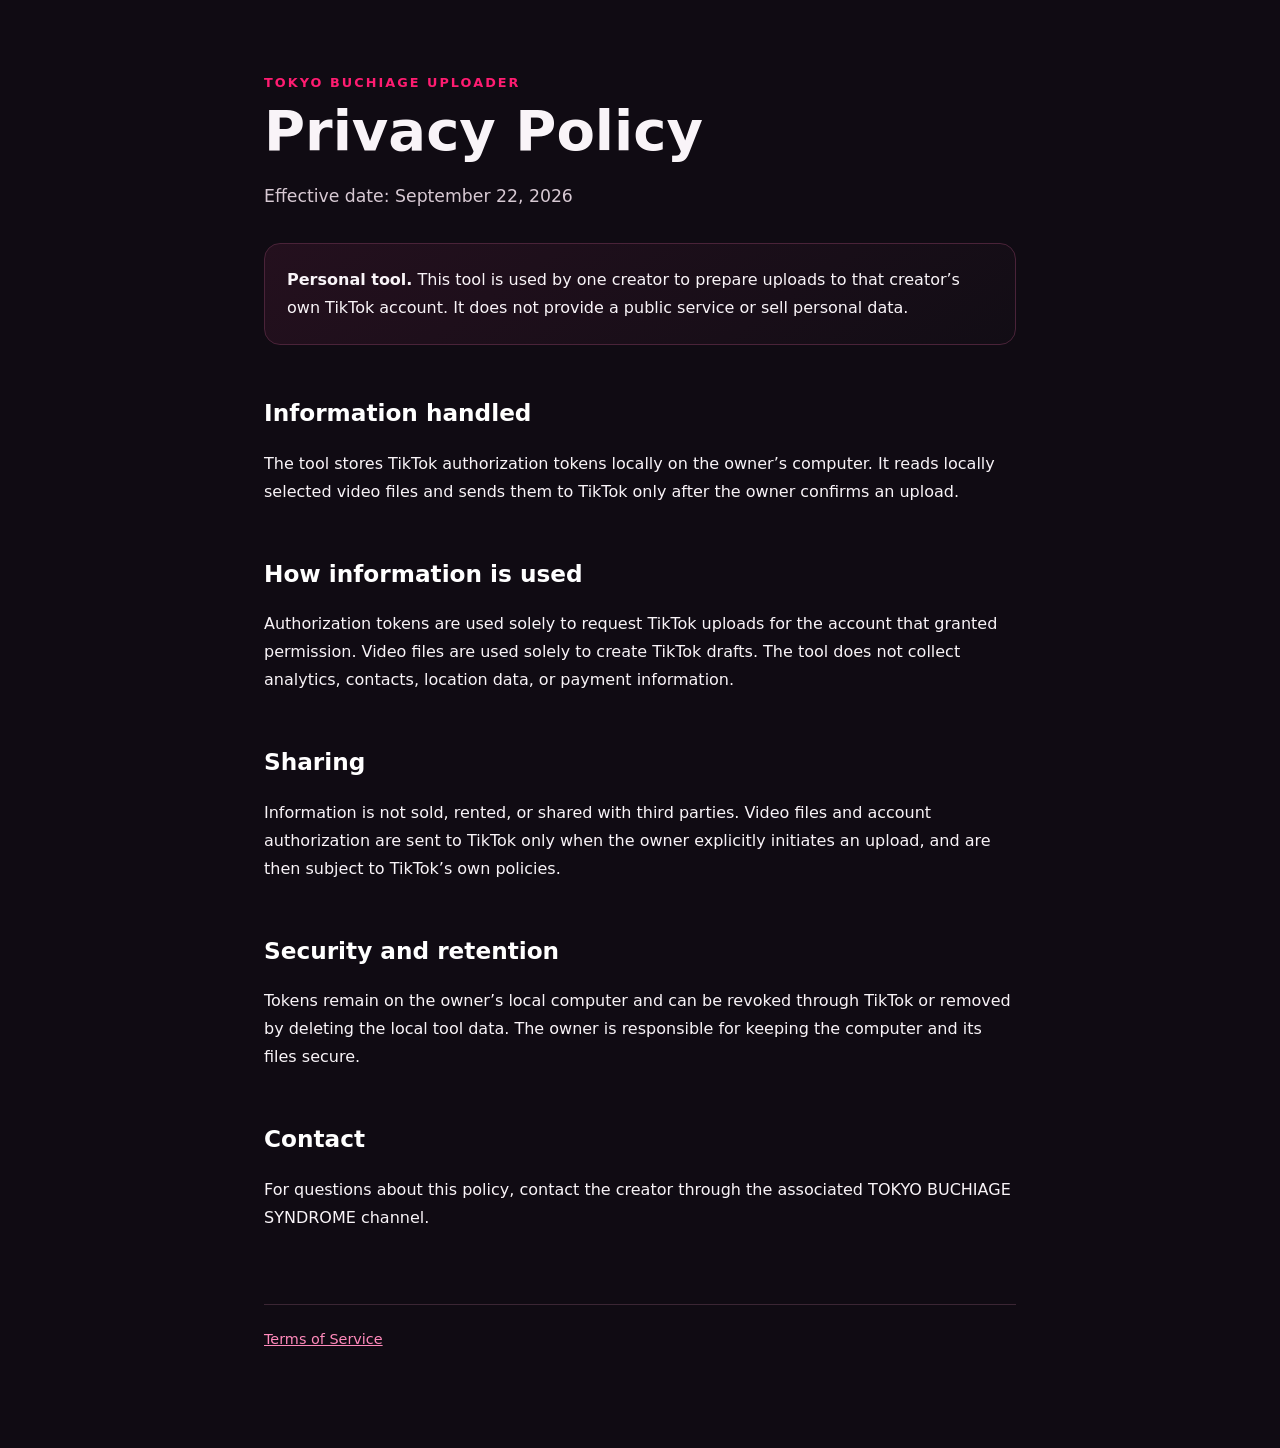
==== privacy.html @ 32ae3882 "Add files via upload" ====
<!doctype html><html lang="en"><head><meta charset="utf-8"><meta name="viewport" content="width=device-width,initial-scale=1"><title>Privacy Policy — TOKYO BUCHIAGE Uploader</title><link rel="stylesheet" href="styles.css"><link rel="icon" href="data:image/svg+xml,%3Csvg xmlns='http://www.w3.org/2000/svg' viewBox='0 0 32 32'%3E%3Crect width='32' height='32' rx='8' fill='%23ff1c71'/%3E%3Cpath d='M8 18h16M10 12h12M12 24h8' stroke='white' stroke-width='3' stroke-linecap='round'/%3E%3C/svg%3E"></head><body><main><div class="mark">TOKYO BUCHIAGE Uploader</div><h1>Privacy Policy</h1><p class="lead">Effective date: September 22, 2026</p><div class="panel"><strong>Personal tool.</strong> This tool is used by one creator to prepare uploads to that creator’s own TikTok account. It does not provide a public service or sell personal data.</div><h2>Information handled</h2><p>The tool stores TikTok authorization tokens locally on the owner’s computer. It reads locally selected video files and sends them to TikTok only after the owner confirms an upload.</p><h2>How information is used</h2><p>Authorization tokens are used solely to request TikTok uploads for the account that granted permission. Video files are used solely to create TikTok drafts. The tool does not collect analytics, contacts, location data, or payment information.</p><h2>Sharing</h2><p>Information is not sold, rented, or shared with third parties. Video files and account authorization are sent to TikTok only when the owner explicitly initiates an upload, and are then subject to TikTok’s own policies.</p><h2>Security and retention</h2><p>Tokens remain on the owner’s local computer and can be revoked through TikTok or removed by deleting the local tool data. The owner is responsible for keeping the computer and its files secure.</p><h2>Contact</h2><p>For questions about this policy, contact the creator through the associated TOKYO BUCHIAGE SYNDROME channel.</p><footer><a href="terms.html">Terms of Service</a></footer></main></body></html>
---- styles.css ----
:root{color-scheme:dark;font-family:Inter,"Noto Sans JP","Yu Gothic",system-ui,sans-serif;background:#100b13;color:#f9f4f8}*{box-sizing:border-box}body{margin:0;line-height:1.75}main{max-width:800px;margin:0 auto;padding:72px 24px 96px}.mark{color:#ff1c71;font-size:.8rem;font-weight:800;letter-spacing:.16em;text-transform:uppercase}h1{font-size:clamp(2rem,6vw,3.5rem);line-height:1.15;margin:.3rem 0 1rem}h2{font-size:1.45rem;margin:3rem 0 .6rem;color:#fff}.lead{color:#d7c9d3;font-size:1.08rem}.panel{border:1px solid #4a2339;border-radius:16px;padding:22px;margin-top:32px;background:linear-gradient(145deg,#24101e,#120d15)}a{color:#ff8abb}footer{margin-top:72px;color:#ae9da8;font-size:.9rem;border-top:1px solid #3b2634;padding-top:22px}@media(max-width:500px){main{padding:48px 20px 70px}}
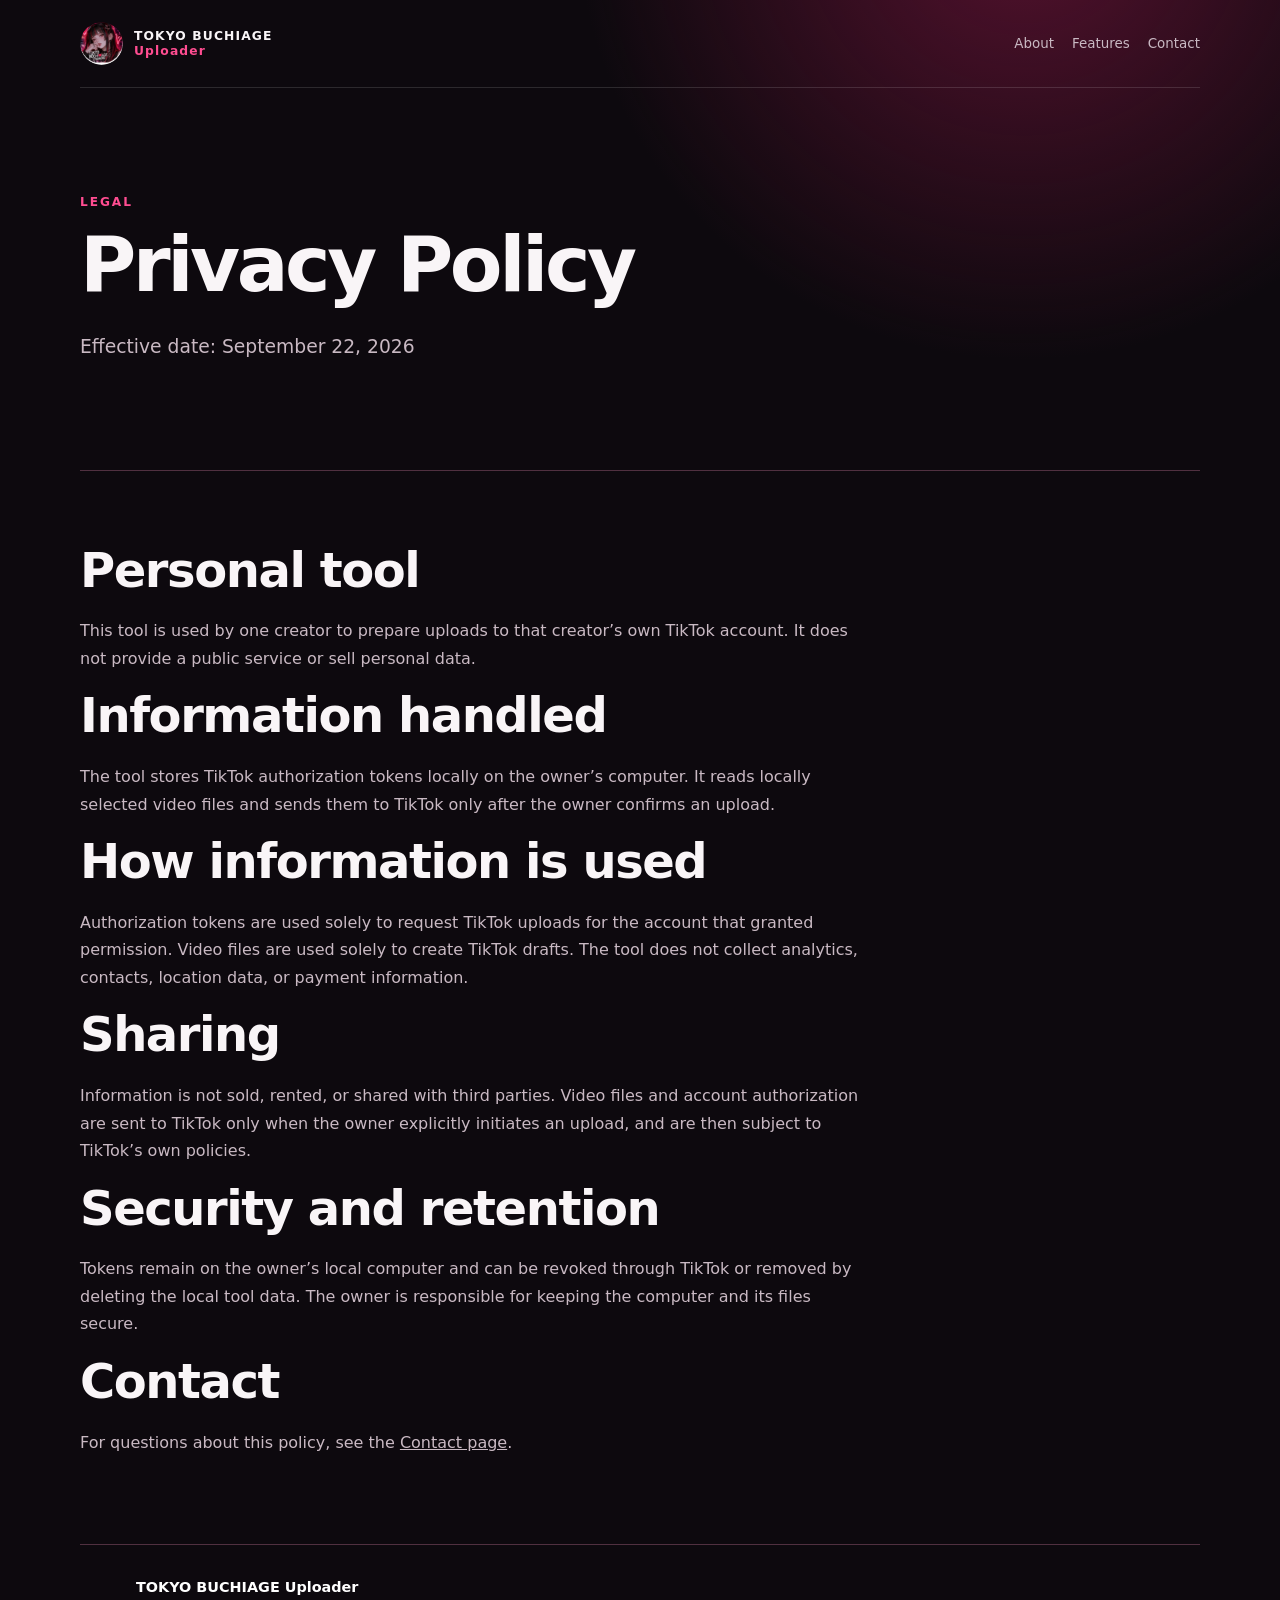
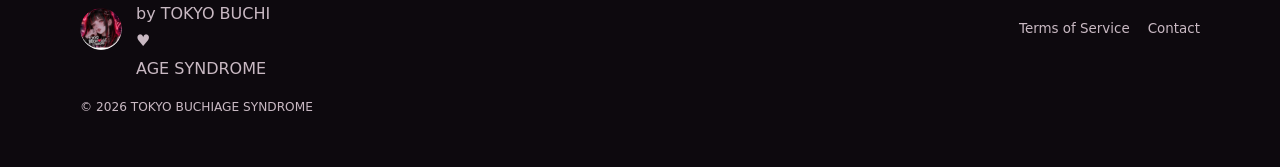
==== commit 6f3aad09: "Publish complete TikTok review site" ====
--- a/privacy.html
+++ b/privacy.html
@@ -1 +1 @@
-<!doctype html><html lang="en"><head><meta charset="utf-8"><meta name="viewport" content="width=device-width,initial-scale=1"><title>Privacy Policy — TOKYO BUCHIAGE Uploader</title><link rel="stylesheet" href="styles.css"><link rel="icon" href="data:image/svg+xml,%3Csvg xmlns='http://www.w3.org/2000/svg' viewBox='0 0 32 32'%3E%3Crect width='32' height='32' rx='8' fill='%23ff1c71'/%3E%3Cpath d='M8 18h16M10 12h12M12 24h8' stroke='white' stroke-width='3' stroke-linecap='round'/%3E%3C/svg%3E"></head><body><main><div class="mark">TOKYO BUCHIAGE Uploader</div><h1>Privacy Policy</h1><p class="lead">Effective date: September 22, 2026</p><div class="panel"><strong>Personal tool.</strong> This tool is used by one creator to prepare uploads to that creator’s own TikTok account. It does not provide a public service or sell personal data.</div><h2>Information handled</h2><p>The tool stores TikTok authorization tokens locally on the owner’s computer. It reads locally selected video files and sends them to TikTok only after the owner confirms an upload.</p><h2>How information is used</h2><p>Authorization tokens are used solely to request TikTok uploads for the account that granted permission. Video files are used solely to create TikTok drafts. The tool does not collect analytics, contacts, location data, or payment information.</p><h2>Sharing</h2><p>Information is not sold, rented, or shared with third parties. Video files and account authorization are sent to TikTok only when the owner explicitly initiates an upload, and are then subject to TikTok’s own policies.</p><h2>Security and retention</h2><p>Tokens remain on the owner’s local computer and can be revoked through TikTok or removed by deleting the local tool data. The owner is responsible for keeping the computer and its files secure.</p><h2>Contact</h2><p>For questions about this policy, contact the creator through the associated TOKYO BUCHIAGE SYNDROME channel.</p><footer><a href="terms.html">Terms of Service</a></footer></main></body></html>
+<!doctype html><html lang="en"><head><meta charset="utf-8"><meta name="viewport" content="width=device-width, initial-scale=1"><meta name="description" content="Privacy Policy for TOKYO BUCHIAGE Uploader."><title>Privacy Policy | TOKYO BUCHIAGE Uploader</title><link rel="icon" href="brand-icon.png" type="image/png"><link rel="apple-touch-icon" href="brand-icon.png"><link rel="stylesheet" href="styles.css"></head><body><header class="site-header"><a class="brand" href="index.html"><img src="brand-icon.png" alt="REIKA / TOKYO BUCHIAGE SYNDROME brand icon"><span>TOKYO BUCHIAGE<br><b>Uploader</b></span></a><nav aria-label="Primary navigation"><a href="index.html#about">About</a><a href="index.html#features">Features</a><a href="contact.html">Contact</a></nav></header><main class="legal"><section class="hero legal-hero"><div><p class="eyebrow">LEGAL</p><h1>Privacy Policy</h1><p class="intro">Effective date: September 22, 2026</p></div></section><section class="section"><h2>Personal tool</h2><p>This tool is used by one creator to prepare uploads to that creator’s own TikTok account. It does not provide a public service or sell personal data.</p><h2>Information handled</h2><p>The tool stores TikTok authorization tokens locally on the owner’s computer. It reads locally selected video files and sends them to TikTok only after the owner confirms an upload.</p><h2>How information is used</h2><p>Authorization tokens are used solely to request TikTok uploads for the account that granted permission. Video files are used solely to create TikTok drafts. The tool does not collect analytics, contacts, location data, or payment information.</p><h2>Sharing</h2><p>Information is not sold, rented, or shared with third parties. Video files and account authorization are sent to TikTok only when the owner explicitly initiates an upload, and are then subject to TikTok’s own policies.</p><h2>Security and retention</h2><p>Tokens remain on the owner’s local computer and can be revoked through TikTok or removed by deleting the local tool data. The owner is responsible for keeping the computer and its files secure.</p><h2>Contact</h2><p>For questions about this policy, see the <a href="contact.html">Contact page</a>.</p></section></main><footer class="site-footer"><img src="brand-icon.png" alt="" aria-hidden="true"><div><strong>TOKYO BUCHIAGE Uploader</strong><span>by TOKYO BUCHI<span aria-hidden="true">♥</span>AGE SYNDROME</span></div><nav><a href="terms.html">Terms of Service</a><a href="contact.html">Contact</a></nav><small>© 2026 TOKYO BUCHIAGE SYNDROME</small></footer></body></html>
--- a/styles.css
+++ b/styles.css
@@ -1 +1 @@
-:root{color-scheme:dark;font-family:Inter,"Noto Sans JP","Yu Gothic",system-ui,sans-serif;background:#100b13;color:#f9f4f8}*{box-sizing:border-box}body{margin:0;line-height:1.75}main{max-width:800px;margin:0 auto;padding:72px 24px 96px}.mark{color:#ff1c71;font-size:.8rem;font-weight:800;letter-spacing:.16em;text-transform:uppercase}h1{font-size:clamp(2rem,6vw,3.5rem);line-height:1.15;margin:.3rem 0 1rem}h2{font-size:1.45rem;margin:3rem 0 .6rem;color:#fff}.lead{color:#d7c9d3;font-size:1.08rem}.panel{border:1px solid #4a2339;border-radius:16px;padding:22px;margin-top:32px;background:linear-gradient(145deg,#24101e,#120d15)}a{color:#ff8abb}footer{margin-top:72px;color:#ae9da8;font-size:.9rem;border-top:1px solid #3b2634;padding-top:22px}@media(max-width:500px){main{padding:48px 20px 70px}}
+:root{--ink:#f9f5f7;--muted:#c9b9c3;--line:#503040;--pink:#ff4d91;--deep:#0d090e;--panel:#181019;font-family:Inter,"Noto Sans JP","Yu Gothic",system-ui,sans-serif;color:var(--ink);background:var(--deep)}*{box-sizing:border-box}html{scroll-behavior:smooth}body{margin:0;line-height:1.72;background:radial-gradient(circle at 80% -5%,#55112e 0,transparent 28rem),var(--deep)}a{color:inherit}.site-header,main,.site-footer{width:min(1120px,calc(100% - 40px));margin:auto}.site-header{display:flex;justify-content:space-between;align-items:center;padding:22px 0;border-bottom:1px solid rgba(255,255,255,.13)}.brand{display:flex;align-items:center;gap:11px;text-decoration:none;font-size:.77rem;line-height:1.15;letter-spacing:.09em;font-weight:700}.brand img{width:43px;height:43px;border-radius:50%;object-fit:cover}.brand b{color:var(--pink)}nav{display:flex;flex-wrap:wrap;gap:18px}nav a{font-size:.84rem;text-decoration:none;color:var(--muted)}nav a:hover,.text-link:hover{color:#fff}.hero{display:grid;grid-template-columns:1fr minmax(160px,270px);gap:50px;align-items:center;padding:104px 0 88px}.eyebrow{margin:0 0 12px;color:var(--pink);font-size:.76rem;font-weight:800;letter-spacing:.16em}.hero h1{font-size:clamp(2.45rem,6vw,5rem);line-height:1.04;letter-spacing:-.045em;margin:0 0 26px;max-width:800px}.intro{font-size:1.17rem;max-width:670px;color:var(--muted)}.notice{border-left:3px solid var(--pink);padding:8px 0 8px 16px;max-width:650px;color:#eadfe5;font-size:.96rem}.hero-icon{width:100%;max-width:270px;justify-self:end;border-radius:50%;box-shadow:0 0 0 1px rgba(255,255,255,.25),0 22px 55px rgba(0,0,0,.4)}.section{padding:72px 0;border-top:1px solid var(--line)}h2{font-size:clamp(1.8rem,4vw,3rem);line-height:1.14;letter-spacing:-.03em;margin:0 0 20px}.section>p:not(.eyebrow){max-width:780px;color:var(--muted)}.cards{display:grid;grid-template-columns:repeat(2,1fr);gap:14px;margin-top:30px}.cards article{background:linear-gradient(145deg,#26121e,#171015);border:1px solid #54253c;border-radius:15px;padding:23px}.cards h3{font-size:1.04rem;margin:0 0 8px}.cards p{color:var(--muted);margin:0}.steps{list-style:none;padding:0;counter-reset:step;display:grid;grid-template-columns:repeat(5,1fr);gap:16px;margin:30px 0 0}.steps li{counter-increment:step;padding-top:13px;border-top:2px solid var(--pink);display:grid;gap:8px}.steps li:before{content:"0" counter(step);font-size:.76rem;color:var(--pink);font-weight:800}.steps span{color:var(--muted);font-size:.92rem}.project{padding-bottom:96px}.text-link{display:inline-block;margin-top:10px;color:#fff;font-weight:700;text-decoration-color:var(--pink);text-underline-offset:5px}.site-footer{border-top:1px solid var(--line);padding:30px 0 50px;display:grid;grid-template-columns:auto 1fr auto;gap:14px;align-items:center;color:var(--muted)}.site-footer img{width:42px;border-radius:50%}.site-footer strong,.site-footer span{display:block}.site-footer strong{color:#fff;font-size:.9rem}.site-footer nav{justify-content:end}.site-footer small{grid-column:1/-1;font-size:.76rem}@media(max-width:760px){.site-header{align-items:flex-start;gap:20px}.site-header nav{justify-content:flex-end}.hero{grid-template-columns:1fr;padding:68px 0}.hero-icon{justify-self:start;width:155px;order:-1}.cards{grid-template-columns:1fr}.steps{grid-template-columns:1fr}.site-footer{grid-template-columns:auto 1fr}.site-footer nav{grid-column:1/-1;justify-content:flex-start}}@media(max-width:500px){.site-header,main,.site-footer{width:min(100% - 32px,1120px)}.site-header{padding:15px 0}.site-header nav{gap:10px}.site-header nav a{font-size:.74rem}.hero h1{font-size:2.55rem}.section{padding:55px 0}}
